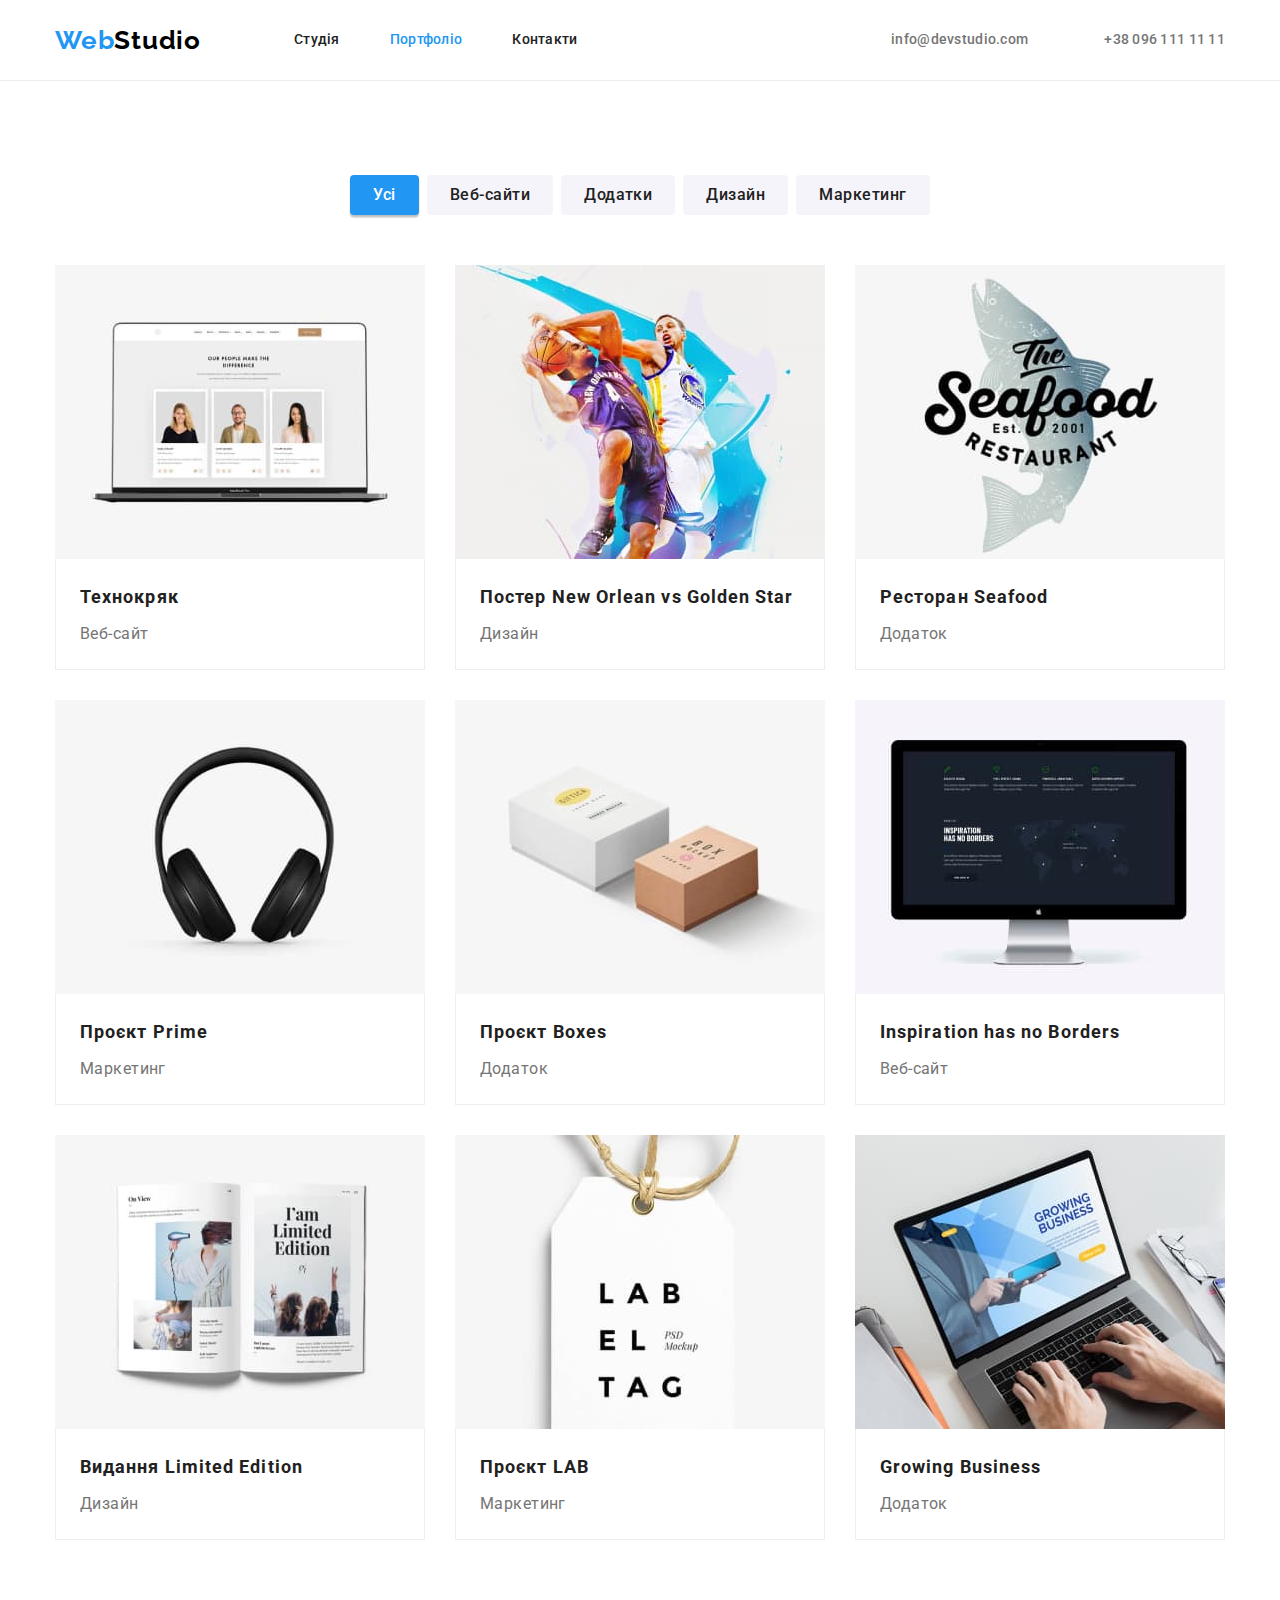
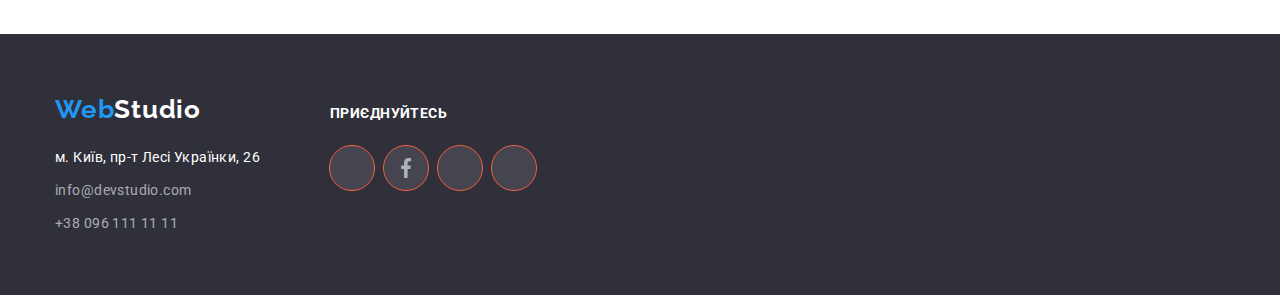
==== portfolio.html @ 95d50f67 "Start" ====
<!DOCTYPE html>
<html lang="en">
   <head>
      <meta charset="UTF-8" />
      <meta http-equiv="X-UA-Compatible" content="IE=edge" />
      <meta name="viewport" content="width=device-width, initial-scale=1.0" />
      <title>Studio</title>
      <link rel="preconnect" href="https://fonts.googleapis.com" />
      <link rel="preconnect" href="https://fonts.gstatic.com" crossorigin />
      <link
         href="https://fonts.googleapis.com/css2?family=Raleway:wght@700&family=Roboto:wght@400;500;700;900&display=swap"
         rel="stylesheet"
      />

      <!-- <link rel="stylesheet" href="./css/min-norm.css" /> -->

      <link
         rel="stylesheet"
         href="https://cdnjs.cloudflare.com/ajax/libs/modern-normalize/2.0.0/modern-normalize.min.css"
      />

      <link rel="stylesheet" href="./css/styles.css" />
   </head>
   <body>
      <!--==== HEADER ====-->
      <header class="hed-box main-head">
         <div class="hed-box container">
            <a class="logo logo-header link" href="./index.html" id="top"
               >Web<span class="part-dark">Studio</span>
            </a>

            <!--=== NAV ===-->
            <nav class="main-nav">
               <ul class="nav-list list">
                  <li class="item">
                     <a class="nav-link link" href="./index.html">Студія</a>
                  </li>
                  <li class="item">
                     <a class="nav-link current link" href="./portfolio.html"
                        >Портфоліо</a
                     >
                  </li>
                  <li class="item">
                     <a class="nav-link link" href="#footer-contact"
                        >Контакти</a
                     >
                  </li>
               </ul>
            </nav>
            <!-- nav-fin -->

            <!--== CONTACT ==-->
            <ul class="contaсt-list list">
               <li class="item">
                  <a class="mail-link link" href="mailto:info@devstudio.com">
                     info@devstudio.com
                  </a>
               </li>
               <li class="item">
                  <a class="header-tel-link link" href="tel:+380961111111">
                     +38 096 111 11 11
                  </a>
               </li>
            </ul>
            <!-- contact-fin -->
         </div>
      </header>
      <!-- header-fin -->

      <!--== MAIN ==-->
      <main>
         <section class="section portfolio">
            <div class="container">
               <h1 class="visually-hidden">Портфоліо</h1>
               <ul class="filter list">
                  <li class="item">
                     <button class="filter-btn btn active" type="button">
                        Усі
                     </button>
                  </li>

                  <li class="item">
                     <button class="filter-btn btn" type="button">
                        Веб-сайти
                     </button>
                  </li>

                  <li class="item">
                     <button class="filter-btn btn" type="button">
                        Додатки
                     </button>
                  </li>

                  <li class="item">
                     <button class="filter-btn btn" type="button">
                        Дизайн
                     </button>
                  </li>

                  <li class="item">
                     <button class="filter-btn btn" type="button">
                        Маркетинг
                     </button>
                  </li>
               </ul>

               <!-- ==== EXAMPLES ==== -->
               <ul class="examples-list list">
                  <li class="item">
                     <a class="examples-link link" href="">
                        <img
                           src="./images/exampl-01.jpg"
                           width="370"
                           alt="ноутбук з зображенням сторінки сайту на моніторі"
                        />

                        <div class="card-descr">
                           <h3 class="examples-title title">Технокряк</h3>
                           <p class="examples-text">Веб-сайт</p>
                        </div>
                     </a>
                  </li>

                  <li class="item">
                     <a class="examples-link link" href="/">
                        <img
                           src="./images/exampl-02.jpg"
                           width="370"
                           alt="два баскетболісти з м'ячем"
                        />

                        <div class="card-descr">
                           <h3 class="examples-title title">
                              Постер
                              <span lang="en">New Orlean vs Golden Star</span>
                           </h3>
                           <p class="examples-text">Дизайн</p>
                        </div>
                     </a>
                  </li>

                  <li class="item">
                     <a class="examples-link link" href="/">
                        <img
                           src="./images/exampl-03.jpg"
                           width="370"
                           alt="стилізоване зображення риби з написом"
                        />

                        <div class="card-descr">
                           <h3 class="examples-title title">
                              Ресторан <span lang="en">Seafood</span>
                           </h3>
                           <p class="examples-text">Додаток</p>
                        </div>
                     </a>
                  </li>

                  <li class="item">
                     <a class="examples-link link" href="/">
                        <img
                           src="./images/exampl-04.jpg"
                           width="370"
                           alt="зображення навушників"
                        />

                        <div class="card-descr">
                           <h3 class="examples-title title">
                              Проєкт <span lang="en">Prime</span>
                           </h3>
                           <p class="examples-text">Маркетинг</p>
                        </div>
                     </a>
                  </li>

                  <li class="item">
                     <a class="examples-link link" href="/">
                        <img
                           src="./images/exampl-05.jpg"
                           width="370"
                           alt="зображення двох коробок для пакування"
                        />

                        <div class="card-descr">
                           <h3 class="examples-title title">
                              Проєкт <span lang="en">Boxes</span>
                           </h3>
                           <p class="examples-text">Додаток</p>
                        </div>
                     </a>
                  </li>

                  <li class="item">
                     <a class="examples-link link" href="/">
                        <img
                           src="./images/exampl-06.jpg"
                           width="370"
                           alt="монітор з зображенням сторінки сайту"
                        />

                        <div class="card-descr">
                           <h3 class="examples-title title">
                              <span lang="en">Inspiration has no Borders</span>
                           </h3>
                           <p class="examples-text">Веб-сайт</p>
                        </div>
                     </a>
                  </li>

                  <li class="item">
                     <a class="examples-link link" href="">
                        <img
                           src="./images/exampl-07.jpg"
                           width="370"
                           alt="зображення розвороту журналу з картинками"
                        />

                        <div class="card-descr">
                           <h3 class="examples-title title">
                              Видання <span lang="en">Limited Edition</span>
                           </h3>
                           <p class="examples-text">Дизайн</p>
                        </div>
                     </a>
                  </li>

                  <li class="item">
                     <a class="examples-link link" href="">
                        <img
                           src="./images/exampl-08.jpg"
                           width="370"
                           alt="зображення бірки з написом"
                        />

                        <div class="card-descr">
                           <h3 class="examples-title title">
                              Проєкт <span lang="en">LAB</span>
                           </h3>
                           <p class="examples-text">Маркетинг</p>
                        </div>
                     </a>
                  </li>

                  <li class="item">
                     <a class="examples-link link" href="/">
                        <img
                           src="./images/exampl-09.jpg"
                           width="370"
                           alt="руки людини набирають текст на клавіатурі ноутбука"
                        />

                        <div class="card-descr">
                           <h3 class="examples-title title">
                              Growing Business
                           </h3>
                           <p class="examples-text">Додаток</p>
                        </div>
                     </a>
                  </li>
               </ul>
            </div>
         </section>
      </main>

      <!-- FOOTER -->
      <footer class="footer">
         <div class="container footer-box">
            <!-- =====  ===== -->
            <div class="logo-address-box">
               <a class="logo logo-footer link" href="#top">
                  Web<span class="part-light">Studio</span>
               </a>

               <!-- ADDRES-FOOTER -->

               <address class="address-footer" id="footer-contact">
                  <ul class="address-list list">
                     <li class="item">
                        <a
                           class="footer-link map link"
                           href="https://goo.gl/maps/ic5BbQwKgorMATyc7"
                           target="_blank"
                           rel="noopener noreferrer nofollow"
                        >
                           м. Київ, пр-т Лесі Українки, 26
                        </a>
                     </li>
                     <li class="item">
                        <a
                           class="footer-link link"
                           href="mailto:info@devstudio.com"
                        >
                           info@devstudio.com
                        </a>
                     </li>
                     <li class="item">
                        <a class="footer-link link" href="tel:+380961111111">
                           +38 096 111 11 11
                        </a>
                     </li>
                  </ul>
               </address>

               <!-- address-fin -->
            </div>

            <!-- ===== SOCIAL-footer ===== -->
            <div class="soc-footer-box">
               <strong class="join">приєднуйтесь</strong>

               <div class="social-box-footer">
                  <ul class="social-list social-list-dark list">
                     <li class="item">
                        <a href="" class="soc-link insta-link link"></a>
                     </li>

                     <li class="item">
                        <a href="" class="soc-link twit-link link"></a>
                     </li>

                     <li class="item">
                        <a href="" class="soc-link fb-link link"></a>
                     </li>

                     <li class="item">
                        <a href="" class="soc-link in-link link"></a>
                     </li>
                  </ul>
               </div>
            </div>
         </div>
      </footer>
   </body>
</html>
---- css/min-norm.css ----
/**
 * Minified by jsDelivr using clean-css v4.2.3.
 * Original file: /npm/modern-normalize@1.1.0/modern-normalize.css
 *
 * Do NOT use SRI with dynamically generated files! More information: https://www.jsdelivr.com/using-sri-with-dynamic-files
 */
/*! modern-normalize v1.1.0 | MIT License | https://github.com/sindresorhus/modern-normalize */
*,
::after,
::before {
   box-sizing: border-box;
}
html {
   -moz-tab-size: 4;
   tab-size: 4;
}
html {
   line-height: 1.15;
   -webkit-text-size-adjust: 100%;
}
body {
   margin: 0;
}
body {
   font-family: system-ui, -apple-system, 'Segoe UI', Roboto, Helvetica, Arial, sans-serif,
      'Apple Color Emoji', 'Segoe UI Emoji';
}
hr {
   height: 0;
   color: inherit;
}
abbr[title] {
   text-decoration: underline dotted;
}
b,
strong {
   font-weight: bolder;
}
code,
kbd,
pre,
samp {
   font-family: ui-monospace, SFMono-Regular, Consolas, 'Liberation Mono', Menlo, monospace;
   font-size: 1em;
}
small {
   font-size: 80%;
}
sub,
sup {
   font-size: 75%;
   line-height: 0;
   position: relative;
   vertical-align: baseline;
}
sub {
   bottom: -0.25em;
}
sup {
   top: -0.5em;
}
table {
   text-indent: 0;
   border-color: inherit;
}
button,
input,
optgroup,
select,
textarea {
   font-family: inherit;
   font-size: 100%;
   line-height: 1.15;
   margin: 0;
}
button,
select {
   text-transform: none;
}
[type='button'],
[type='reset'],
[type='submit'],
button {
   -webkit-appearance: button;
}
::-moz-focus-inner {
   border-style: none;
   padding: 0;
}
:-moz-focusring {
   outline: 1px dotted ButtonText;
}
:-moz-ui-invalid {
   box-shadow: none;
}
legend {
   padding: 0;
}
progress {
   vertical-align: baseline;
}
::-webkit-inner-spin-button,
::-webkit-outer-spin-button {
   height: auto;
}
[type='search'] {
   -webkit-appearance: textfield;
   outline-offset: -2px;
}
::-webkit-search-decoration {
   -webkit-appearance: none;
}
::-webkit-file-upload-button {
   -webkit-appearance: button;
   font: inherit;
}
summary {
   display: list-item;
}
/*# sourceMappingURL=/sm/b8ae781793ee4eb86edef3f2a2ac43a5575d063ed8cd287d7553f9f1b2776616.map */
---- css/styles.css ----
:root {
   /* COLOR */

   --prime-text-color: #757575;
   --second-text-color: #212121;
   --white-text-color: #ffffff;
   --prime-bg-color: #ffffff;
   --second-bg-color: #f5f4fa;
   --hero-bg-color: #c4c4c4;
   --dark-bg-color: #2f303a;
   --accent-color: #2196f3;
   --btn-active-color: #188ce8;
   --logo-dark-color: #000000;
   --footer-link-color: rgba(255, 255, 255, 0.6);
   --footer-link-bg: rgba(255, 255, 255, 0.1);

   /* --btn-bg-filter: #F5F4FA; */
}

body {
   /* box-sizing: border-box; */

   background-color: var(--prime-bg-color);
   color: var(--prime-text-color);
   font-family: 'Roboto', sans-serif;

   font-weight: 400;
   font-size: 14px;
   line-height: 1.7;
   letter-spacing: 0.03em;
}

/* === COMMON === */
p,
h1,
h2,
h3,
h4,
h5,
h6 {
   margin: 0;
   padding: 0;
}

ul {
   margin: 0;
   padding: 0;
}

img {
   display: block;
   max-width: 100%;
}
/* ----------- */
.container {
   width: 1200px;
   padding-left: 15px;
   padding-right: 15px;
   margin-left: auto;
   margin-right: auto;

   /* outline: 1px solid tomato; */
}

.section {
   padding-top: 94px;
   padding-bottom: 94px;
}

.no-padding {
   padding-top: 0;
}

.link {
   text-decoration: none;
}

.list {
   list-style: none;
}

.btn {
   border-radius: 4px;
   font-family: inherit;
   cursor: pointer;
   border: 1px solid transparent;
}

.title {
   color: var(--second-text-color);
}
.section-title {
   text-align: center;
   font-weight: 700;
   font-size: 36px;
   line-height: 1.17;
}

.visually-hidden {
   position: fixed;
   transform: scale(0);
}
/* ------------------ */

/* HEADER */

.main-head {
   border-bottom: 1px solid #ececec;
}

.hed-box {
   display: flex;
   align-items: center;
}

/* ==== Высота хедера ч-з padding для link ===== */
.nav-list .link {
   display: block;
   padding-top: 32px;
   padding-bottom: 32px;
}

/* ---logo--- */
.logo {
   font-family: 'Raleway';
   font-weight: 700;
   font-size: 26px;
   line-height: 1.19;
   letter-spacing: 0.03em;

   color: var(--accent-color);
}

.part-dark {
   color: var(--logo-dark-color);
}

/* ---nav--- */
.nav-list {
   display: flex;
   margin-left: 93px;
}

.nav-list .item:not(:first-child) {
   margin-left: 50px;
}

.nav-link {
   /* display: inline-block;
   padding-top: 32px;
   padding-bottom: 32px; */

   font-weight: 500;
   line-height: 1.14;
   letter-spacing: 0.02em;

   color: var(--second-text-color);
}
.nav-link.current {
   color: var(--accent-color);
}

.nav-link:hover,
.nav-link:focus {
   color: var(--accent-color);
}

/* ===== CONTACT ===== */
.contaсt-list {
   display: flex;
   margin-left: auto;
}

.contaсt-list .item + .item {
   margin-left: 50px;
}

.contaсt-list .link {
   display: flex;
   font-weight: 500;
   line-height: 1.14;
   letter-spacing: 0.02em;

   color: inherit;
}

.contaсt-list .link::before {
   content: '';
   width: 16px;
   height: 16px;
   margin-right: 10px;
   background-position: center;
   background-size: contain;
   background-repeat: no-repeat;
   /* background-color: #757575; */
}

.mail-link::before {
   background-image: url(../images/icons/h-mail.svg);
}

.tel-link::before {
   background-image: url(../images/icons/h-phone.svg);
}

.contaсt-list .link:hover,
.contaсt-list .link:focus {
   color: var(--accent-color);
}
/* ---------------   */

/* MAIN */
/* --hero-- */
.hero {
   max-width: 1600px;
   max-height: 600px;
   margin-left: auto;
   margin-right: auto;
   padding-top: 200px;
   padding-bottom: 200px;

   /* background-image: linear-gradient(
      to right,
      rgba(47, 48, 58, 0.4),
      rgba(47, 48, 58, 0.4)
   ); */

   background-image: linear-gradient(
         to right,
         rgba(255, 0, 0, 0.2),
         rgba(0, 0, 255, 0.1)
      ),
      url(../images/hero-bg.jpg);

   background-repeat: no-repeat;
   background-position: center;
   background-size: cover;

   text-align: center;
   /* background-color: var(--hero-bg-color); */
}
.hero-title {
   margin-bottom: 30px;
   font-weight: 900;
   font-size: 44px;
   line-height: 1.36;
   letter-spacing: 0.06em;
   text-transform: uppercase;

   color: var(--white-text-color);
}
.hero-btn {
   min-width: 216px;
   padding: 10px 32px;

   font-weight: 700;
   font-size: 16px;
   line-height: 1.88;
   letter-spacing: 0.06em;

   color: var(--white-text-color);
   background-color: var(--accent-color);
   box-shadow: 0px 4px 4px rgba(0, 0, 0, 0.15);
}
.hero-btn:hover,
.hero-btn:focus {
   background-color: var(--btn-active-color);
}

/* -==== FEATURE ===== */

.feature-list {
   display: flex;
   flex-wrap: wrap;
   margin-left: -30px;
}

.feature-list .item {
   flex-basis: calc(100% / 4 - 30px);
   margin-left: 30px;
}

.feature-list .item::before {
   content: '';

   display: block;
   width: 270px;

   height: 120px;

   border-radius: 4px;
   background-color: #f5f4fa;

   background-repeat: no-repeat;
   background-position: center;
   /* background-size: contain; */
}

.feature-list .item:nth-child(1)::before {
   background-image: url(../images/feature01.svg);
}

.feature-list .item:nth-child(2)::before {
   background-image: url(../images/feature02.svg);
}

.feature-list .item:nth-child(3)::before {
   background-image: url(../images/feature03.svg);
}

.feature-list .item:nth-child(4)::before {
   background-image: url(../images/feature04.svg);
}

.feature-descr {
   padding-top: 30px;
}

.feature-pretitle {
   font-weight: 700;
   font-size: 14px;
   line-height: 1.14;
   text-transform: uppercase;
}

.feature-text {
   margin-top: 10px;
}
/* --------- */

/* --Work-- */

.work-list {
   display: flex;
   margin-top: 50px;
   justify-content: space-between;
}

/* -------- */

/* --Team-- */
.team {
   background-color: var(--second-bg-color);
}

.team .container {
   outline: none;
}

.team-list {
   display: flex;
   margin-top: 20px;
   margin-left: -30px;
}

.team-list > .item {
   margin-top: 30px;
   margin-left: 30px;

   box-shadow: 0px 2px 1px 0px #00000033, 0px 1px 1px 0px #00000024,
      0px 1px 3px 0px #0000001f;

   box-shadow: 0px 1px 3px rgb(0 0 0 / 12%), 0px 1px 1px rgb(0 0 0 / 14%),
      0px 2px 1px rgb(0 0 0 / 20%);

   /* box-shadow: 0px 1px 3px 0px #0000001f; */
}

.member-dscr {
   padding: 30px 32px;
   text-align: center;
}

.team-title {
   font-weight: 500;
   font-size: 16px;
   line-height: 1.19;
}
.team-text {
   margin-top: 10px;

   font-size: 16px;
   line-height: 1.19;
   letter-spacing: 0.03em;
}

/* --- Cocial-list --- */

.social-box {
   margin-top: 16px;
}
.social-list {
   display: flex;
   justify-content: flex-start;
   align-items: center;
}

.social-list .item + .item {
   margin-left: 10px;
}

.soc-link {
   display: flex;
   align-items: center;
   justify-content: center;
   width: 44px;
   height: 44px;

   border-radius: 50%;
   outline: 1px solid tomato;
}

.social-list .soc-link:hover {
   background-color: var(--accent-color);
}

.soc-link::before {
   /* content: ''; */
   width: 20px;
   height: 20px;

   /* outline: 1px solid teal; */
}

/* ----------- */

/* ===== CLIENT ===== */

.client-list {
   display: flex;
   margin-top: 50px;
}

.client-list .item {
   display: inline-flex;
   flex-basis: calc(100% / 6 - 30px);
   margin-left: 30px;
}
.client-list .item:first-child {
   margin-left: 0;
}

.client-list .item::before {
   content: '';
   width: 170px;
   height: 92px;

   background-size: 106px;
   background-position: center;
   background-repeat: no-repeat;

   border: 1px solid #afb1b8;
   border-radius: 4px;
}

/* ===== FOOTER ===== */
.footer {
   padding-top: 60px;
   padding-bottom: 60px;
   background-color: var(--dark-bg-color);
}

.footer-box {
   display: flex;
   align-items: baseline;
}

/* ----- Logo ----- */
.part-light {
   color: var(--white-text-color);
}
/* ----- Address ----- */
.address-footer {
   margin-top: 20px;

   font-style: normal;
   font-style: inherit;
}

.address-list .item:not(:first-child) {
   margin-top: 9px;
}

.footer-link.map {
   color: var(--white-text-color);
}
.footer-link {
   color: var(--footer-link-color);
}

.footer-link:hover,
.footer-link:focus {
   color: var(--accent-color);
}

/* ----- SOCIAL-footer ----- */
.soc-footer-box {
   margin-left: 70px;
}

.join {
   font-weight: 700;
   font-size: 14px;
   line-height: 16px;
   letter-spacing: 0.03em;
   text-transform: uppercase;

   color: var(--white-text-color);
}

.social-box-footer {
   margin-top: 20px;
}

.social-list-dark .soc-link {
   /*  этот цвет унаследует иконка */
   color: #fff;

   background-color: var(--footer-link-bg);
}

.soc-link .ico {
   /* --- color наследует от ссылки --- */
   fill: currentColor;
}

/* ----- при HOVER на ссылку ----- */
/* ----- иконка тоже меняет цвет ----- */
.social-list-dark .soc-link:hover {
   color: #000;
   background-color: #fff;
}

.social-list .item:nth-child(2) .link::before {
   content: '';
   display: block;

   background-image: url(../images/icons/fb.svg);

   background-position: center;
   background-size: cover;
}
/* -----------------------------------------------   */

/* ===== PORTFOLIO ===== */

/* -===== filter ===== */
.filter {
   display: flex;
   justify-content: center;
}

.filter .item:not(:first-child) {
   margin-left: 8px;
}

.filter-btn {
   padding: 6px 22px;
   font-weight: 500;
   font-size: 16px;
   line-height: 1.63;
   /* identical to box height, or 162% */

   text-align: center;
   letter-spacing: 0.03em;

   color: #212121;
   background-color: var(--second-bg-color);
}
.filter-btn.active {
   color: var(--white-text-color);
   background-color: var(--accent-color);
   box-shadow: 0px 3px 1px rgba(0, 0, 0, 0.1), 0px 1px 2px rgba(0, 0, 0, 0.08),
      0px 2px 2px rgba(0, 0, 0, 0.12);
}
.filter-btn:hover,
.filter-btn:focus {
   color: var(--white-text-color);
   background-color: var(--accent-color);
   box-shadow: 0px 3px 1px rgba(0, 0, 0, 0.1), 0px 1px 2px rgba(0, 0, 0, 0.08),
      0px 2px 2px rgba(0, 0, 0, 0.12);
}

/* --=== Examples ===-- */

.examples-list {
   display: flex;
   flex-wrap: wrap;
   margin-top: 50px;

   margin-top: 20px;
   margin-left: -30px;
}

.examples-list .item {
   flex-basis: calc(100% / 3 - 30px);
   margin-top: 30px;
   margin-left: 30px;
}

.card-descr {
   padding: 20px 24px;

   border: 1px solid #eeeeee;
   border-top: none;
}

.examples-title {
   font-weight: 700;
   font-size: 18px;
   line-height: 2;
   letter-spacing: 0.06em;
}
.examples-text {
   margin-top: 4px;

   font-size: 16px;
   line-height: 1.88;

   color: var(--prime-text-color);
}
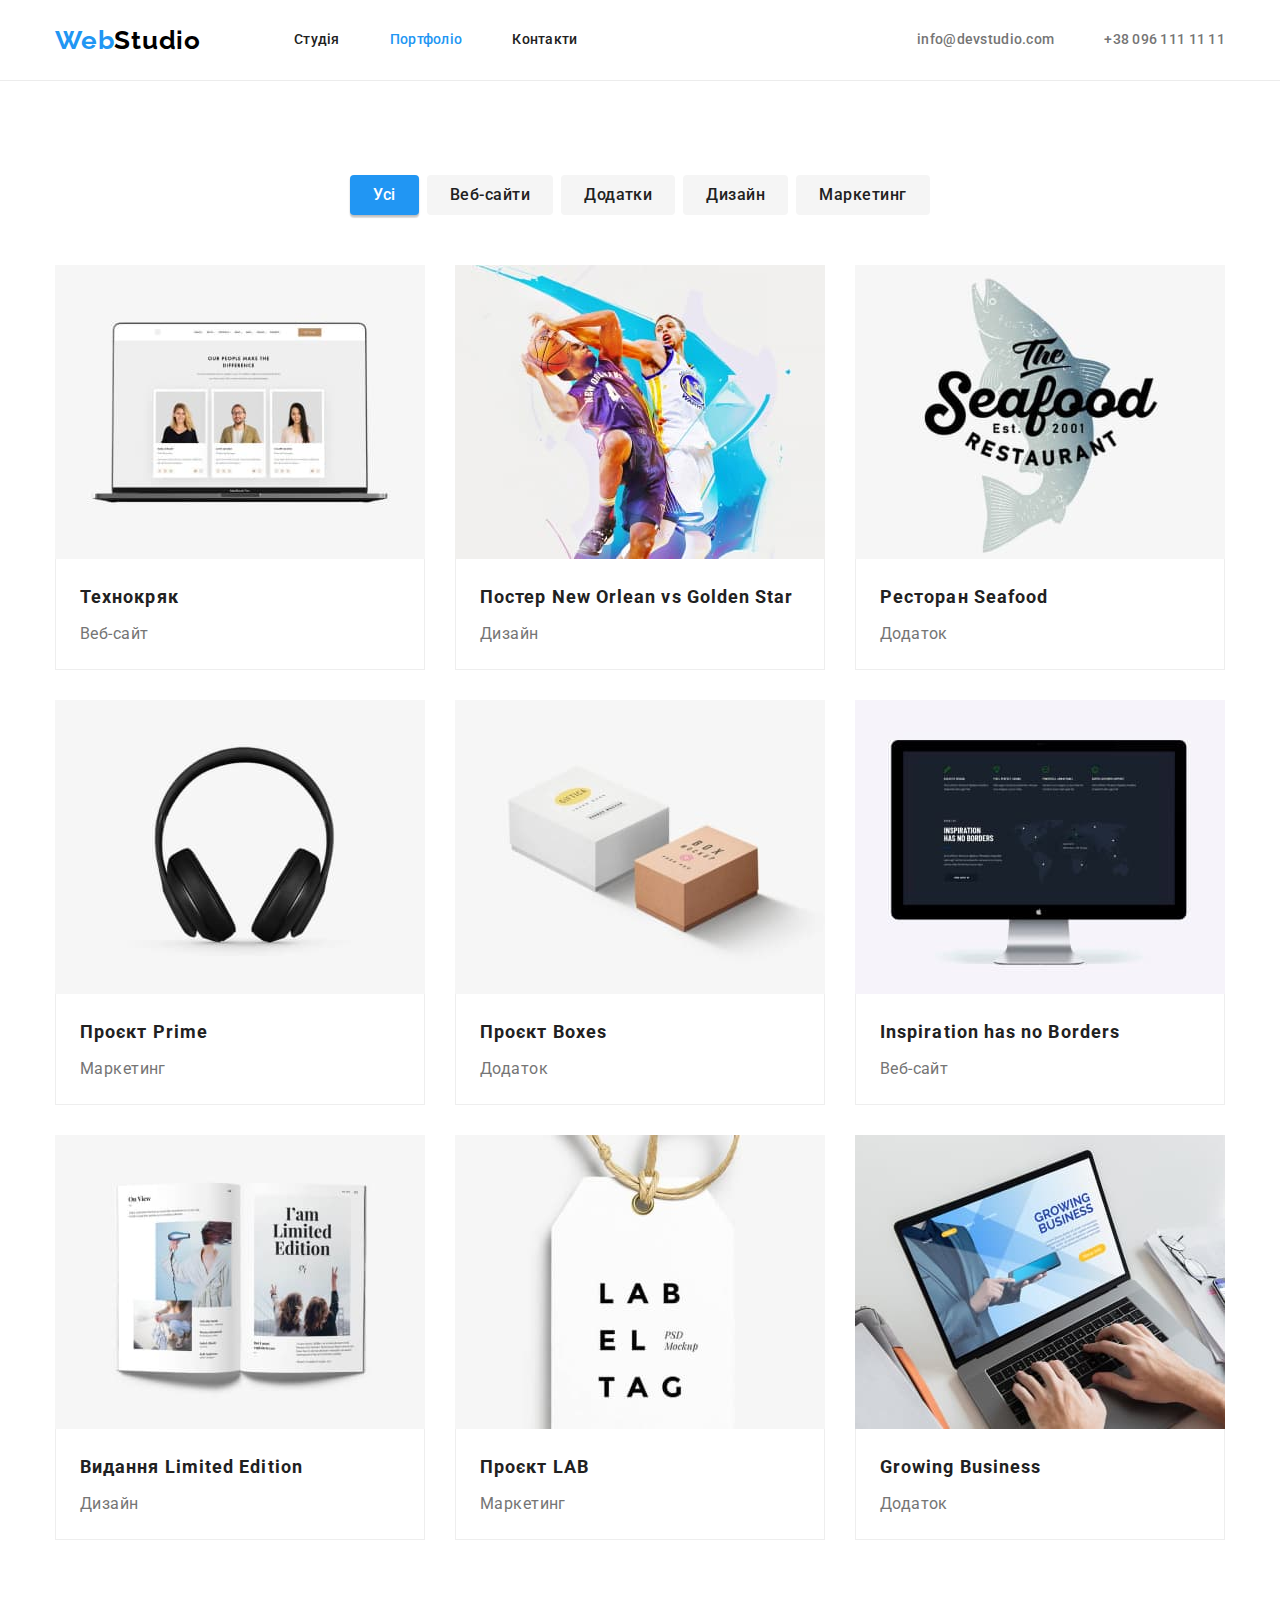
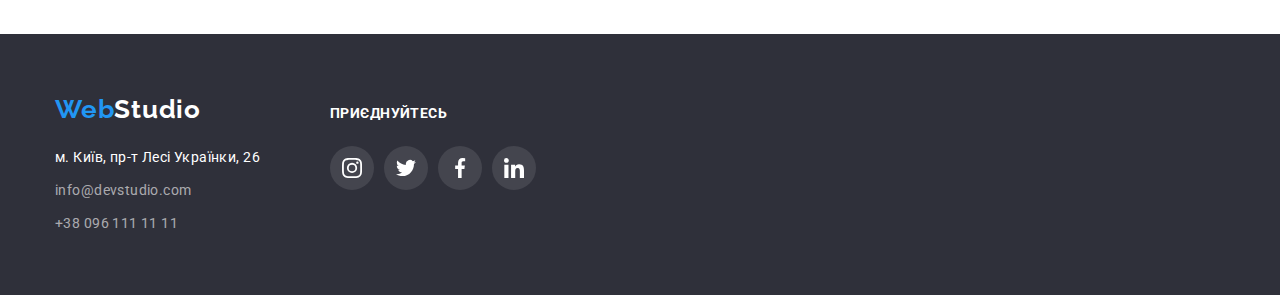
==== commit 182fecc6: "fin h-work-4" ====
--- a/portfolio.html
+++ b/portfolio.html
@@ -1,334 +1,304 @@
 <!DOCTYPE html>
 <html lang="en">
-   <head>
-      <meta charset="UTF-8" />
-      <meta http-equiv="X-UA-Compatible" content="IE=edge" />
-      <meta name="viewport" content="width=device-width, initial-scale=1.0" />
-      <title>Studio</title>
-      <link rel="preconnect" href="https://fonts.googleapis.com" />
-      <link rel="preconnect" href="https://fonts.gstatic.com" crossorigin />
-      <link
-         href="https://fonts.googleapis.com/css2?family=Raleway:wght@700&family=Roboto:wght@400;500;700;900&display=swap"
-         rel="stylesheet"
-      />
-
-      <!-- <link rel="stylesheet" href="./css/min-norm.css" /> -->
-
-      <link
-         rel="stylesheet"
-         href="https://cdnjs.cloudflare.com/ajax/libs/modern-normalize/2.0.0/modern-normalize.min.css"
-      />
-
-      <link rel="stylesheet" href="./css/styles.css" />
-   </head>
-   <body>
-      <!--==== HEADER ====-->
-      <header class="hed-box main-head">
-         <div class="hed-box container">
-            <a class="logo logo-header link" href="./index.html" id="top"
-               >Web<span class="part-dark">Studio</span>
+
+<head>
+   <meta charset="UTF-8" />
+   <meta http-equiv="X-UA-Compatible" content="IE=edge" />
+   <meta name="viewport" content="width=device-width, initial-scale=1.0" />
+   <title>Studio</title>
+   <link rel="preconnect" href="https://fonts.googleapis.com" />
+   <link rel="preconnect" href="https://fonts.gstatic.com" crossorigin />
+   <link
+      href="https://fonts.googleapis.com/css2?family=Raleway:wght@700&family=Roboto:wght@400;500;700;900&display=swap"
+      rel="stylesheet" />
+
+   <!-- <link rel="stylesheet" href="./css/min-norm.css" /> -->
+
+   <link rel="stylesheet"
+      href="https://cdnjs.cloudflare.com/ajax/libs/modern-normalize/2.0.0/modern-normalize.min.css" />
+
+   <link rel="stylesheet" href="./css/styles.css" />
+</head>
+
+<body>
+   <!--==== HEADER ====-->
+   <header class="hed-box main-head">
+      <div class="hed-box container">
+         <a class="logo logo-header link" href="./index.html" id="top">Web<span class="part-dark">Studio</span>
+         </a>
+
+         <!--=== NAV ===-->
+         <nav class="main-nav">
+            <ul class="nav-list list">
+               <li class="item">
+                  <a class="nav-link link" href="./index.html">Студія</a>
+               </li>
+               <li class="item">
+                  <a class="nav-link current link" href="./portfolio.html">Портфоліо</a>
+               </li>
+               <li class="item">
+                  <a class="nav-link link" href="#footer-contact">Контакти</a>
+               </li>
+            </ul>
+         </nav>
+         <!-- nav-fin -->
+
+         <!--== CONTACT ==-->
+         <ul class="contaсt-list list">
+            <li class="item">
+               <a class="mail-link link" href="mailto:info@devstudio.com">
+                  info@devstudio.com
+               </a>
+            </li>
+            <li class="item">
+               <a class="header-tel-link link" href="tel:+380961111111">
+                  +38 096 111 11 11
+               </a>
+            </li>
+         </ul>
+         <!-- contact-fin -->
+      </div>
+   </header>
+   <!-- header-fin -->
+
+   <!--== MAIN ==-->
+   <main>
+      <section class="section portfolio">
+         <div class="container">
+            <h1 class="visually-hidden">Портфоліо</h1>
+            <ul class="filter list">
+               <li class="item">
+                  <button class="filter-btn btn active" type="button">
+                     Усі
+                  </button>
+               </li>
+
+               <li class="item">
+                  <button class="filter-btn btn" type="button">
+                     Веб-сайти
+                  </button>
+               </li>
+
+               <li class="item">
+                  <button class="filter-btn btn" type="button">
+                     Додатки
+                  </button>
+               </li>
+
+               <li class="item">
+                  <button class="filter-btn btn" type="button">
+                     Дизайн
+                  </button>
+               </li>
+
+               <li class="item">
+                  <button class="filter-btn btn" type="button">
+                     Маркетинг
+                  </button>
+               </li>
+            </ul>
+
+            <!-- ==== EXAMPLES ==== -->
+            <ul class="examples-list list">
+               <li class="item">
+                  <a class="examples-link link" href="">
+                     <img src="./images/exampl-01.jpg" width="370"
+                        alt="ноутбук з зображенням сторінки сайту на моніторі" />
+
+                     <div class="card-descr">
+                        <h3 class="examples-title title">Технокряк</h3>
+                        <p class="examples-text">Веб-сайт</p>
+                     </div>
+                  </a>
+               </li>
+
+               <li class="item">
+                  <a class="examples-link link" href="/">
+                     <img src="./images/exampl-02.jpg" width="370" alt="два баскетболісти з м'ячем" />
+
+                     <div class="card-descr">
+                        <h3 class="examples-title title">
+                           Постер
+                           <span lang="en">New Orlean vs Golden Star</span>
+                        </h3>
+                        <p class="examples-text">Дизайн</p>
+                     </div>
+                  </a>
+               </li>
+
+               <li class="item">
+                  <a class="examples-link link" href="/">
+                     <img src="./images/exampl-03.jpg" width="370" alt="стилізоване зображення риби з написом" />
+
+                     <div class="card-descr">
+                        <h3 class="examples-title title">
+                           Ресторан <span lang="en">Seafood</span>
+                        </h3>
+                        <p class="examples-text">Додаток</p>
+                     </div>
+                  </a>
+               </li>
+
+               <li class="item">
+                  <a class="examples-link link" href="/">
+                     <img src="./images/exampl-04.jpg" width="370" alt="зображення навушників" />
+
+                     <div class="card-descr">
+                        <h3 class="examples-title title">
+                           Проєкт <span lang="en">Prime</span>
+                        </h3>
+                        <p class="examples-text">Маркетинг</p>
+                     </div>
+                  </a>
+               </li>
+
+               <li class="item">
+                  <a class="examples-link link" href="/">
+                     <img src="./images/exampl-05.jpg" width="370" alt="зображення двох коробок для пакування" />
+
+                     <div class="card-descr">
+                        <h3 class="examples-title title">
+                           Проєкт <span lang="en">Boxes</span>
+                        </h3>
+                        <p class="examples-text">Додаток</p>
+                     </div>
+                  </a>
+               </li>
+
+               <li class="item">
+                  <a class="examples-link link" href="/">
+                     <img src="./images/exampl-06.jpg" width="370" alt="монітор з зображенням сторінки сайту" />
+
+                     <div class="card-descr">
+                        <h3 class="examples-title title">
+                           <span lang="en">Inspiration has no Borders</span>
+                        </h3>
+                        <p class="examples-text">Веб-сайт</p>
+                     </div>
+                  </a>
+               </li>
+
+               <li class="item">
+                  <a class="examples-link link" href="">
+                     <img src="./images/exampl-07.jpg" width="370" alt="зображення розвороту журналу з картинками" />
+
+                     <div class="card-descr">
+                        <h3 class="examples-title title">
+                           Видання <span lang="en">Limited Edition</span>
+                        </h3>
+                        <p class="examples-text">Дизайн</p>
+                     </div>
+                  </a>
+               </li>
+
+               <li class="item">
+                  <a class="examples-link link" href="">
+                     <img src="./images/exampl-08.jpg" width="370" alt="зображення бірки з написом" />
+
+                     <div class="card-descr">
+                        <h3 class="examples-title title">
+                           Проєкт <span lang="en">LAB</span>
+                        </h3>
+                        <p class="examples-text">Маркетинг</p>
+                     </div>
+                  </a>
+               </li>
+
+               <li class="item">
+                  <a class="examples-link link" href="/">
+                     <img src="./images/exampl-09.jpg" width="370"
+                        alt="руки людини набирають текст на клавіатурі ноутбука" />
+
+                     <div class="card-descr">
+                        <h3 class="examples-title title">
+                           Growing Business
+                        </h3>
+                        <p class="examples-text">Додаток</p>
+                     </div>
+                  </a>
+               </li>
+            </ul>
+         </div>
+      </section>
+   </main>
+
+   <!-- FOOTER -->
+   <footer class="footer">
+      <div class="container footer-box">
+         <!-- =====  ===== -->
+         <div class="logo-address-box">
+            <a class="logo logo-footer link" href="#top">
+               Web<span class="part-light">Studio</span>
             </a>
 
-            <!--=== NAV ===-->
-            <nav class="main-nav">
-               <ul class="nav-list list">
-                  <li class="item">
-                     <a class="nav-link link" href="./index.html">Студія</a>
-                  </li>
-                  <li class="item">
-                     <a class="nav-link current link" href="./portfolio.html"
-                        >Портфоліо</a
-                     >
-                  </li>
-                  <li class="item">
-                     <a class="nav-link link" href="#footer-contact"
-                        >Контакти</a
-                     >
+            <!-- ADDRES-FOOTER -->
+
+            <address class="address-footer" id="footer-contact">
+               <ul class="address-list list">
+                  <li class="item">
+                     <a class="footer-link map link" href="https://goo.gl/maps/ic5BbQwKgorMATyc7" target="_blank"
+                        rel="noopener noreferrer nofollow">
+                        м. Київ, пр-т Лесі Українки, 26
+                     </a>
+                  </li>
+                  <li class="item">
+                     <a class="footer-link link" href="mailto:info@devstudio.com">
+                        info@devstudio.com
+                     </a>
+                  </li>
+                  <li class="item">
+                     <a class="footer-link link" href="tel:+380961111111">
+                        +38 096 111 11 11
+                     </a>
                   </li>
                </ul>
-            </nav>
-            <!-- nav-fin -->
-
-            <!--== CONTACT ==-->
-            <ul class="contaсt-list list">
-               <li class="item">
-                  <a class="mail-link link" href="mailto:info@devstudio.com">
-                     info@devstudio.com
-                  </a>
-               </li>
-               <li class="item">
-                  <a class="header-tel-link link" href="tel:+380961111111">
-                     +38 096 111 11 11
-                  </a>
-               </li>
-            </ul>
-            <!-- contact-fin -->
+            </address>
+
+            <!-- address-fin -->
          </div>
-      </header>
-      <!-- header-fin -->
-
-      <!--== MAIN ==-->
-      <main>
-         <section class="section portfolio">
-            <div class="container">
-               <h1 class="visually-hidden">Портфоліо</h1>
-               <ul class="filter list">
-                  <li class="item">
-                     <button class="filter-btn btn active" type="button">
-                        Усі
-                     </button>
-                  </li>
-
-                  <li class="item">
-                     <button class="filter-btn btn" type="button">
-                        Веб-сайти
-                     </button>
-                  </li>
-
-                  <li class="item">
-                     <button class="filter-btn btn" type="button">
-                        Додатки
-                     </button>
-                  </li>
-
-                  <li class="item">
-                     <button class="filter-btn btn" type="button">
-                        Дизайн
-                     </button>
-                  </li>
-
-                  <li class="item">
-                     <button class="filter-btn btn" type="button">
-                        Маркетинг
-                     </button>
-                  </li>
-               </ul>
-
-               <!-- ==== EXAMPLES ==== -->
-               <ul class="examples-list list">
-                  <li class="item">
-                     <a class="examples-link link" href="">
-                        <img
-                           src="./images/exampl-01.jpg"
-                           width="370"
-                           alt="ноутбук з зображенням сторінки сайту на моніторі"
-                        />
-
-                        <div class="card-descr">
-                           <h3 class="examples-title title">Технокряк</h3>
-                           <p class="examples-text">Веб-сайт</p>
-                        </div>
-                     </a>
-                  </li>
-
-                  <li class="item">
-                     <a class="examples-link link" href="/">
-                        <img
-                           src="./images/exampl-02.jpg"
-                           width="370"
-                           alt="два баскетболісти з м'ячем"
-                        />
-
-                        <div class="card-descr">
-                           <h3 class="examples-title title">
-                              Постер
-                              <span lang="en">New Orlean vs Golden Star</span>
-                           </h3>
-                           <p class="examples-text">Дизайн</p>
-                        </div>
-                     </a>
-                  </li>
-
-                  <li class="item">
-                     <a class="examples-link link" href="/">
-                        <img
-                           src="./images/exampl-03.jpg"
-                           width="370"
-                           alt="стилізоване зображення риби з написом"
-                        />
-
-                        <div class="card-descr">
-                           <h3 class="examples-title title">
-                              Ресторан <span lang="en">Seafood</span>
-                           </h3>
-                           <p class="examples-text">Додаток</p>
-                        </div>
-                     </a>
-                  </li>
-
-                  <li class="item">
-                     <a class="examples-link link" href="/">
-                        <img
-                           src="./images/exampl-04.jpg"
-                           width="370"
-                           alt="зображення навушників"
-                        />
-
-                        <div class="card-descr">
-                           <h3 class="examples-title title">
-                              Проєкт <span lang="en">Prime</span>
-                           </h3>
-                           <p class="examples-text">Маркетинг</p>
-                        </div>
-                     </a>
-                  </li>
-
-                  <li class="item">
-                     <a class="examples-link link" href="/">
-                        <img
-                           src="./images/exampl-05.jpg"
-                           width="370"
-                           alt="зображення двох коробок для пакування"
-                        />
-
-                        <div class="card-descr">
-                           <h3 class="examples-title title">
-                              Проєкт <span lang="en">Boxes</span>
-                           </h3>
-                           <p class="examples-text">Додаток</p>
-                        </div>
-                     </a>
-                  </li>
-
-                  <li class="item">
-                     <a class="examples-link link" href="/">
-                        <img
-                           src="./images/exampl-06.jpg"
-                           width="370"
-                           alt="монітор з зображенням сторінки сайту"
-                        />
-
-                        <div class="card-descr">
-                           <h3 class="examples-title title">
-                              <span lang="en">Inspiration has no Borders</span>
-                           </h3>
-                           <p class="examples-text">Веб-сайт</p>
-                        </div>
-                     </a>
-                  </li>
-
-                  <li class="item">
-                     <a class="examples-link link" href="">
-                        <img
-                           src="./images/exampl-07.jpg"
-                           width="370"
-                           alt="зображення розвороту журналу з картинками"
-                        />
-
-                        <div class="card-descr">
-                           <h3 class="examples-title title">
-                              Видання <span lang="en">Limited Edition</span>
-                           </h3>
-                           <p class="examples-text">Дизайн</p>
-                        </div>
-                     </a>
-                  </li>
-
-                  <li class="item">
-                     <a class="examples-link link" href="">
-                        <img
-                           src="./images/exampl-08.jpg"
-                           width="370"
-                           alt="зображення бірки з написом"
-                        />
-
-                        <div class="card-descr">
-                           <h3 class="examples-title title">
-                              Проєкт <span lang="en">LAB</span>
-                           </h3>
-                           <p class="examples-text">Маркетинг</p>
-                        </div>
-                     </a>
-                  </li>
-
-                  <li class="item">
-                     <a class="examples-link link" href="/">
-                        <img
-                           src="./images/exampl-09.jpg"
-                           width="370"
-                           alt="руки людини набирають текст на клавіатурі ноутбука"
-                        />
-
-                        <div class="card-descr">
-                           <h3 class="examples-title title">
-                              Growing Business
-                           </h3>
-                           <p class="examples-text">Додаток</p>
-                        </div>
+
+         <!-- ===== SOCIAL-footer ===== -->
+         <div class="soc-footer-box">
+            <strong class="join">приєднуйтесь</strong>
+
+            <div class="social-box-footer">
+               <ul class="social-list social-list-dark list">
+                  <li class="item">
+                     <a href="" class="soc-link insta-link link">
+                        <svg class="soc-ico">
+                           <use href="./images/symbol-.svg#instagram"></use>
+                        </svg>
+                     </a>
+                  </li>
+
+                  <li class="item">
+                     <a href="" class="soc-link twit-link link">
+                        <svg class="soc-ico">
+                           <use href="./images/symbol-.svg#twitter"></use>
+                        </svg>
+                     </a>
+                  </li>
+
+                  <li class="item">
+                     <a href="" class="soc-link fb-link link">
+                        <svg class="soc-ico">
+                           <use href="./images/symbol-.svg#facebook"></use>
+                        </svg>
+                     </a>
+                  </li>
+
+                  <li class="item">
+                     <a href="" class="soc-link in-link link">
+                        <svg class="soc-ico">
+                           <use href="./images/symbol-.svg#linkedin"></use>
+                        </svg>
                      </a>
                   </li>
                </ul>
             </div>
-         </section>
-      </main>
-
-      <!-- FOOTER -->
-      <footer class="footer">
-         <div class="container footer-box">
-            <!-- =====  ===== -->
-            <div class="logo-address-box">
-               <a class="logo logo-footer link" href="#top">
-                  Web<span class="part-light">Studio</span>
-               </a>
-
-               <!-- ADDRES-FOOTER -->
-
-               <address class="address-footer" id="footer-contact">
-                  <ul class="address-list list">
-                     <li class="item">
-                        <a
-                           class="footer-link map link"
-                           href="https://goo.gl/maps/ic5BbQwKgorMATyc7"
-                           target="_blank"
-                           rel="noopener noreferrer nofollow"
-                        >
-                           м. Київ, пр-т Лесі Українки, 26
-                        </a>
-                     </li>
-                     <li class="item">
-                        <a
-                           class="footer-link link"
-                           href="mailto:info@devstudio.com"
-                        >
-                           info@devstudio.com
-                        </a>
-                     </li>
-                     <li class="item">
-                        <a class="footer-link link" href="tel:+380961111111">
-                           +38 096 111 11 11
-                        </a>
-                     </li>
-                  </ul>
-               </address>
-
-               <!-- address-fin -->
-            </div>
-
-            <!-- ===== SOCIAL-footer ===== -->
-            <div class="soc-footer-box">
-               <strong class="join">приєднуйтесь</strong>
-
-               <div class="social-box-footer">
-                  <ul class="social-list social-list-dark list">
-                     <li class="item">
-                        <a href="" class="soc-link insta-link link"></a>
-                     </li>
-
-                     <li class="item">
-                        <a href="" class="soc-link twit-link link"></a>
-                     </li>
-
-                     <li class="item">
-                        <a href="" class="soc-link fb-link link"></a>
-                     </li>
-
-                     <li class="item">
-                        <a href="" class="soc-link in-link link"></a>
-                     </li>
-                  </ul>
-               </div>
-            </div>
          </div>
-      </footer>
-   </body>
-</html>
+      </div>
+   </footer>
+</body>
+
+</html>--- a/css/styles.css
+++ b/css/styles.css
@@ -13,6 +13,8 @@
    --logo-dark-color: #000000;
    --footer-link-color: rgba(255, 255, 255, 0.6);
    --footer-link-bg: rgba(255, 255, 255, 0.1);
+   --second-bg-color: #f5f5f5;
+   --svg-prime-color: #afb1b8;
 
    /* --btn-bg-filter: #F5F4FA; */
 }
@@ -177,30 +179,23 @@
 
 .contaсt-list .link {
    display: flex;
+   justify-content: center;
+   align-items: center;
+
    font-weight: 500;
    line-height: 1.14;
    letter-spacing: 0.02em;
 
    color: inherit;
-}
-
-.contaсt-list .link::before {
-   content: '';
+
+   /* color: tomato; */
+}
+
+.contact-list-ico {
+   margin-right: 10px;
    width: 16px;
    height: 16px;
-   margin-right: 10px;
-   background-position: center;
-   background-size: contain;
-   background-repeat: no-repeat;
-   /* background-color: #757575; */
-}
-
-.mail-link::before {
-   background-image: url(../images/icons/h-mail.svg);
-}
-
-.tel-link::before {
-   background-image: url(../images/icons/h-phone.svg);
+   fill: currentColor;
 }
 
 .contaсt-list .link:hover,
@@ -280,20 +275,20 @@
    margin-left: 30px;
 }
 
-.feature-list .item::before {
-   content: '';
-
-   display: block;
-   width: 270px;
+/* ----- BOX для SVG ----- */
+.feature-box {
+   display: flex;
+   justify-content: center;
+   align-items: center;
 
    height: 120px;
 
-   border-radius: 4px;
-   background-color: #f5f4fa;
-
-   background-repeat: no-repeat;
-   background-position: center;
-   /* background-size: contain; */
+   background-color: var(--second-bg-color);
+}
+
+.feature-ico {
+   width: 70px;
+   height: 70px;
 }
 
 .feature-list .item:nth-child(1)::before {
@@ -407,19 +402,24 @@
    height: 44px;
 
    border-radius: 50%;
-   outline: 1px solid tomato;
-}
-
-.social-list .soc-link:hover {
-   background-color: var(--accent-color);
-}
-
-.soc-link::before {
-   /* content: ''; */
+
+   color: var(--svg-prime-color);
+   /* outline: 1px solid tomato; */
+}
+
+.soc-ico {
    width: 20px;
    height: 20px;
 
-   /* outline: 1px solid teal; */
+   /* --- color наследует от ссылки --- */
+   fill: currentColor;
+}
+
+/* ----- при HOVER на ссылку ----- */
+/* ----- иконка тоже меняет цвет ----- */
+.social-list .soc-link:hover {
+   color: var(--white-text-color);
+   background-color: var(--accent-color);
 }
 
 /* ----------- */
@@ -440,17 +440,31 @@
    margin-left: 0;
 }
 
-.client-list .item::before {
-   content: '';
+.client-link {
+   display: flex;
+   justify-content: center;
+   align-items: center;
+
    width: 170px;
    height: 92px;
 
-   background-size: 106px;
-   background-position: center;
-   background-repeat: no-repeat;
-
-   border: 1px solid #afb1b8;
+   color: var(--svg-prime-color);
+   border: 1px solid var(--svg-prime-color);
    border-radius: 4px;
+}
+
+.client-ico {
+   width: 106px;
+   height: 60px;
+
+   fill: currentColor;
+}
+
+.client-link:hover,
+.client-link:focus {
+   color: var(--accent-color);
+   border-color: var(--accent-color);
+   outline-color: var(--accent-color);
 }
 
 /* ===== FOOTER ===== */
@@ -513,33 +527,14 @@
 }
 
 .social-list-dark .soc-link {
-   /*  этот цвет унаследует иконка */
-   color: #fff;
+   color: var(--white-text-color);
 
    background-color: var(--footer-link-bg);
-}
-
-.soc-link .ico {
-   /* --- color наследует от ссылки --- */
-   fill: currentColor;
 }
 
 /* ----- при HOVER на ссылку ----- */
 /* ----- иконка тоже меняет цвет ----- */
-.social-list-dark .soc-link:hover {
-   color: #000;
-   background-color: #fff;
-}
-
-.social-list .item:nth-child(2) .link::before {
-   content: '';
-   display: block;
-
-   background-image: url(../images/icons/fb.svg);
-
-   background-position: center;
-   background-size: cover;
-}
+
 /* -----------------------------------------------   */
 
 /* ===== PORTFOLIO ===== */
@@ -598,6 +593,11 @@
    margin-left: 30px;
 }
 
+.examples-list .item:hover {
+   box-shadow: 0px 1px 1px rgba(0, 0, 0, 0.12), 0px 4px 4px rgba(0, 0, 0, 0.06),
+      1px 4px 6px rgba(0, 0, 0, 0.16);
+}
+
 .card-descr {
    padding: 20px 24px;
 
